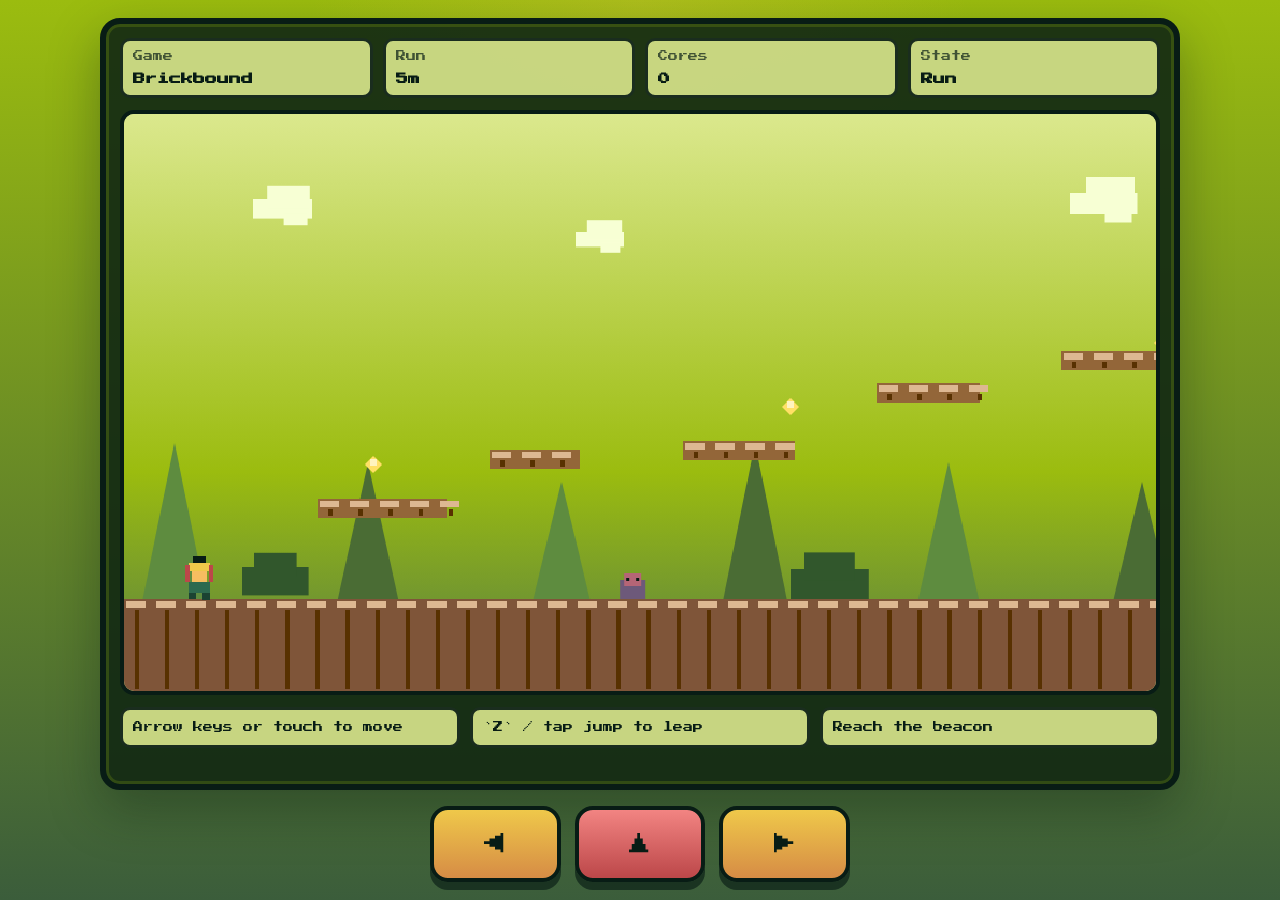
==== index.html @ e587ac8f "Add Brickbound mobile web demo" ====
<!doctype html>
<html lang="en">
  <head>
    <meta charset="UTF-8" />
    <meta name="viewport" content="width=device-width, initial-scale=1.0, viewport-fit=cover" />
    <title>Brickbound Demo</title>
    <link rel="preconnect" href="https://fonts.googleapis.com" />
    <link rel="preconnect" href="https://fonts.gstatic.com" crossorigin />
    <link
      href="https://fonts.googleapis.com/css2?family=Press+Start+2P&display=swap"
      rel="stylesheet"
    />
    <link rel="stylesheet" href="./styles.css" />
  </head>
  <body>
    <main class="shell">
      <section class="frame">
        <header class="hud">
          <div>
            <span class="label">Game</span>
            <strong>Brickbound</strong>
          </div>
          <div>
            <span class="label">Run</span>
            <strong id="distance">0m</strong>
          </div>
          <div>
            <span class="label">Cores</span>
            <strong id="score">0</strong>
          </div>
          <div>
            <span class="label">State</span>
            <strong id="status">Ready</strong>
          </div>
        </header>
        <canvas id="game" width="960" height="540" aria-label="Brickbound playable demo"></canvas>
        <div class="legend">
          <span>Arrow keys or touch to move</span>
          <span>`Z` / tap jump to leap</span>
          <span>Reach the beacon</span>
        </div>
      </section>

      <section class="touch-ui" aria-label="Touch controls">
        <button class="touch-btn" data-action="left">◀</button>
        <button class="touch-btn touch-jump" data-action="jump">▲</button>
        <button class="touch-btn" data-action="right">▶</button>
      </section>
    </main>

    <script src="./game.js"></script>
  </body>
</html>
---- styles.css ----
:root {
  --bg-top: #9bbc0f;
  --bg-bottom: #3b5d3b;
  --panel: #132a13;
  --panel-soft: #31572c;
  --screen: #dbe88d;
  --ink: #081c15;
  --accent: #efc84a;
  --danger: #bc4749;
}

* {
  box-sizing: border-box;
}

html,
body {
  margin: 0;
  min-height: 100%;
  background:
    radial-gradient(circle at top, rgba(239, 200, 74, 0.22), transparent 30%),
    linear-gradient(180deg, var(--bg-top) 0%, var(--bg-bottom) 100%);
  color: var(--ink);
  font-family: "Press Start 2P", monospace;
}

body {
  min-height: 100vh;
}

.shell {
  min-height: 100vh;
  display: grid;
  grid-template-rows: 1fr auto;
  gap: 16px;
  padding: 18px 14px calc(18px + env(safe-area-inset-bottom));
}

.frame {
  max-width: 1080px;
  width: 100%;
  margin: 0 auto;
  background: rgba(19, 42, 19, 0.92);
  border: 6px solid #081c15;
  border-radius: 20px;
  padding: 14px;
  box-shadow:
    0 20px 50px rgba(8, 28, 21, 0.35),
    inset 0 0 0 3px rgba(155, 188, 15, 0.2);
}

.hud,
.legend {
  display: grid;
  grid-template-columns: repeat(4, minmax(0, 1fr));
  gap: 10px;
}

.hud {
  margin-bottom: 12px;
}

.hud div,
.legend span {
  background: rgba(219, 232, 141, 0.9);
  border: 3px solid rgba(8, 28, 21, 0.9);
  border-radius: 10px;
  padding: 10px;
}

.label {
  display: block;
  font-size: 10px;
  opacity: 0.7;
  margin-bottom: 8px;
}

strong {
  font-size: 12px;
}

canvas {
  display: block;
  width: 100%;
  height: auto;
  aspect-ratio: 16 / 9;
  background: var(--screen);
  border: 4px solid #081c15;
  border-radius: 14px;
  image-rendering: pixelated;
  image-rendering: crisp-edges;
}

.legend {
  margin-top: 12px;
  grid-template-columns: repeat(3, minmax(0, 1fr));
}

.legend span {
  font-size: 10px;
  line-height: 1.5;
}

.touch-ui {
  max-width: 1080px;
  width: 100%;
  margin: 0 auto;
  display: grid;
  grid-template-columns: 1fr 1fr 1fr;
  gap: 14px;
}

.touch-btn {
  appearance: none;
  border: 4px solid #081c15;
  border-radius: 18px;
  background:
    linear-gradient(180deg, #efc84a 0%, #d68c45 100%);
  color: #081c15;
  min-height: 76px;
  font: inherit;
  font-size: 22px;
  box-shadow: 0 8px 0 rgba(8, 28, 21, 0.65);
}

.touch-btn:active,
.touch-btn.is-active {
  transform: translateY(6px);
  box-shadow: 0 2px 0 rgba(8, 28, 21, 0.65);
}

.touch-jump {
  background: linear-gradient(180deg, #f28482 0%, #bc4749 100%);
}

@media (min-width: 901px) {
  .touch-ui {
    max-width: 420px;
  }
}

@media (max-width: 900px) {
  .hud,
  .legend {
    grid-template-columns: repeat(2, minmax(0, 1fr));
  }

  .frame {
    padding: 10px;
  }
}

@media (max-width: 520px) {
  .shell {
    padding: 10px 10px calc(12px + env(safe-area-inset-bottom));
    gap: 10px;
  }

  .hud div,
  .legend span {
    padding: 8px;
  }

  .label,
  .legend span,
  strong {
    font-size: 9px;
  }

  .touch-btn {
    min-height: 68px;
    font-size: 20px;
  }
}
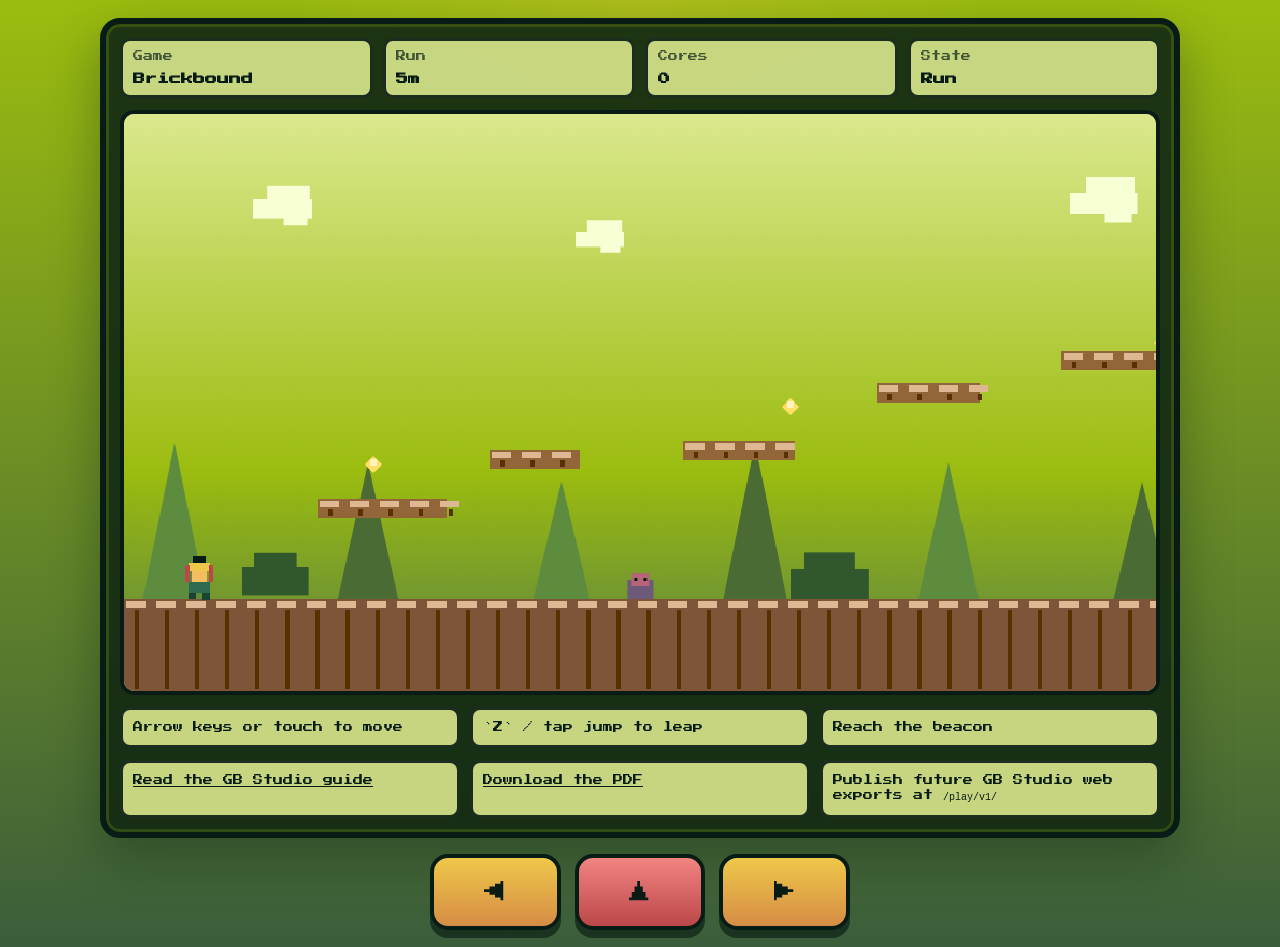
==== commit 8888a1e8: "Publish GB Studio platformer guide PDF" ====
--- a/index.html
+++ b/index.html
@@ -3,7 +3,7 @@
   <head>
     <meta charset="UTF-8" />
     <meta name="viewport" content="width=device-width, initial-scale=1.0, viewport-fit=cover" />
-    <title>Brickbound Demo</title>
+    <title>Brickbound Demo + GB Studio Guide</title>
     <link rel="preconnect" href="https://fonts.googleapis.com" />
     <link rel="preconnect" href="https://fonts.gstatic.com" crossorigin />
     <link
@@ -39,6 +39,11 @@
           <span>`Z` / tap jump to leap</span>
           <span>Reach the beacon</span>
         </div>
+        <div class="legend legend-links">
+          <span><a href="./guide.html">Read the GB Studio guide</a></span>
+          <span><a href="./gbstudio-mario-guide.pdf" download>Download the PDF</a></span>
+          <span>Publish future GB Studio web exports at <code>/play/v1/</code></span>
+        </div>
       </section>
 
       <section class="touch-ui" aria-label="Touch controls">
--- a/styles.css
+++ b/styles.css
@@ -101,6 +101,15 @@
   line-height: 1.5;
 }
 
+.legend-links a {
+  color: inherit;
+}
+
+.legend-links a:hover,
+.legend-links a:focus-visible {
+  color: var(--danger);
+}
+
 .touch-ui {
   max-width: 1080px;
   width: 100%;
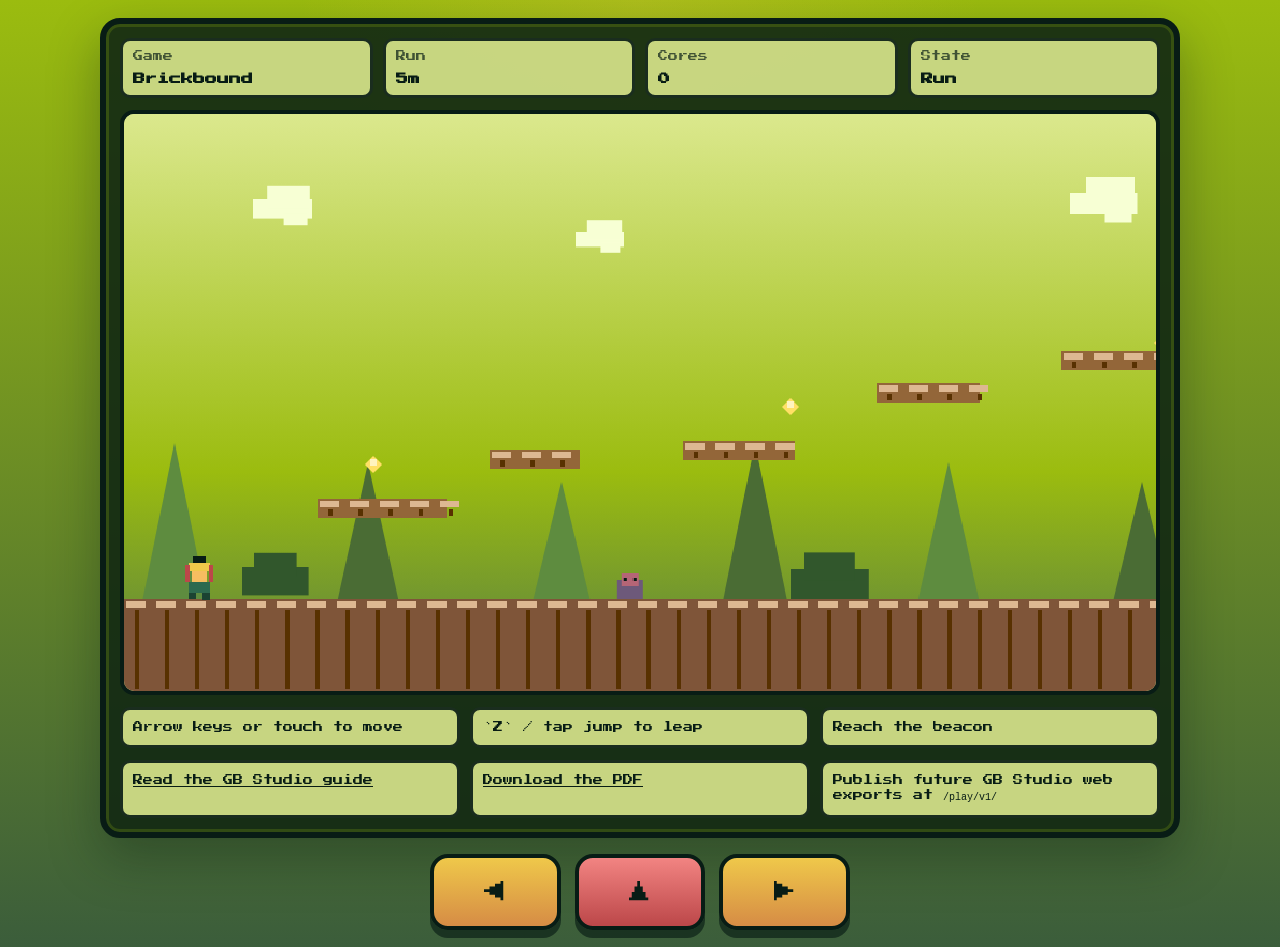
==== commit 01403d18: "Use cache-safe GB guide PDF links" ====
--- a/index.html
+++ b/index.html
@@ -41,7 +41,7 @@
         </div>
         <div class="legend legend-links">
           <span><a href="./guide.html">Read the GB Studio guide</a></span>
-          <span><a href="./gbstudio-mario-guide.pdf" download>Download the PDF</a></span>
+          <span><a href="./gbstudio-mario-guide-2026-03-28.pdf?v=1" download>Download the PDF</a></span>
           <span>Publish future GB Studio web exports at <code>/play/v1/</code></span>
         </div>
       </section>
